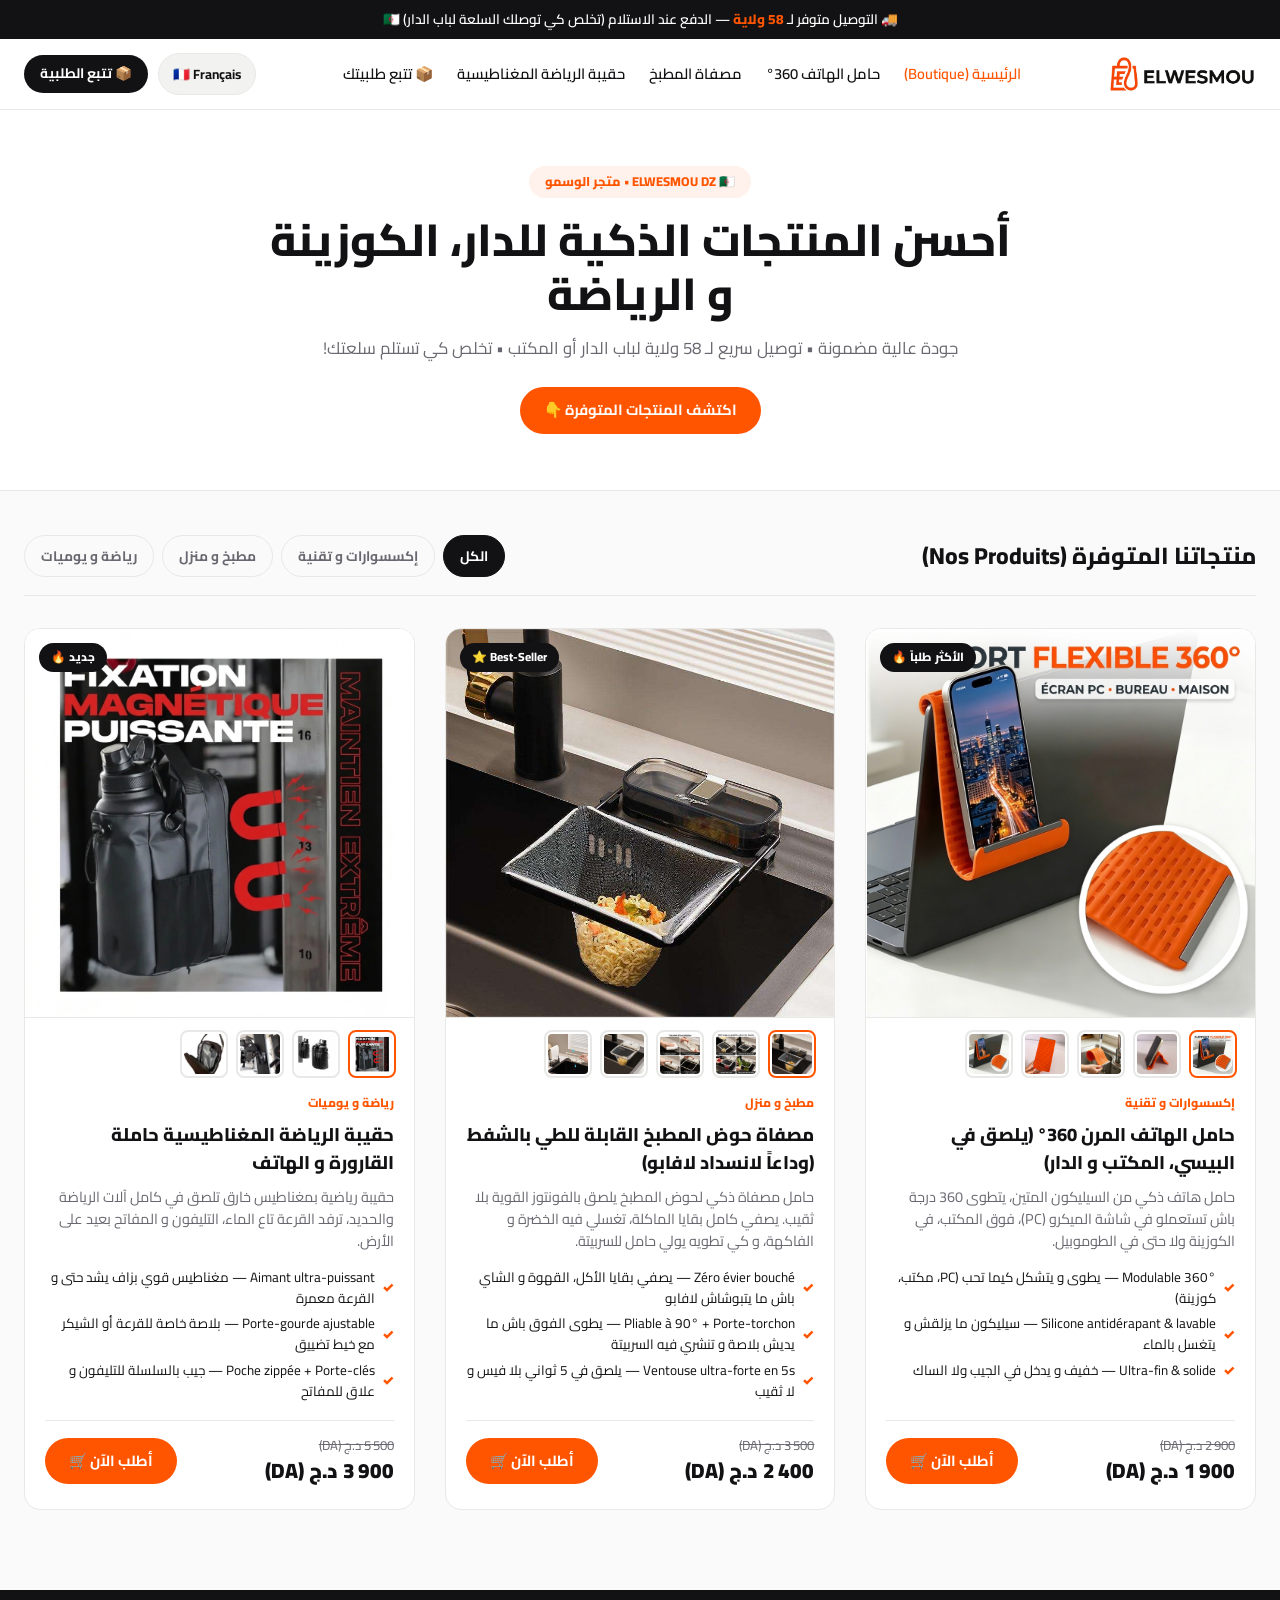
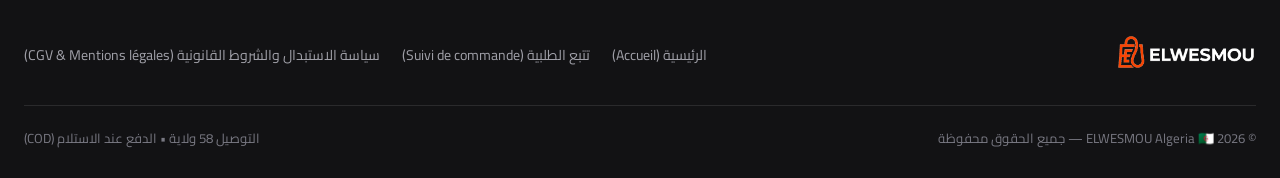
==== index.html @ 286b8c55 "Initial commit: ELWESMOU Algeria COD E-Commerce Store" ====
<!DOCTYPE html>
<html lang="ar" dir="rtl">
<head>
  <meta charset="UTF-8" />
  <meta name="viewport" content="width=device-width, initial-scale=1.0" />
  <title>ELWESMOU — متجر الوسمو | التوصيل لـ 58 ولاية والدفع عند الاستلام</title>
  <link rel="icon" type="image/png" href="./logos/minimal-1-favicon.png" />
  <link rel="preconnect" href="https://fonts.googleapis.com" />
  <link rel="preconnect" href="https://fonts.gstatic.com" crossorigin />
  <link href="https://fonts.googleapis.com/css2?family=Cairo:wght@500;700;800;900&family=Inter:wght@400;600;700;800&display=swap" rel="stylesheet" />
  <link rel="stylesheet" href="./styles.css" />
</head>
<body class="rtl">

  <div class="announcement-bar">
    🚚 التوصيل متوفر لـ <span>58 ولاية</span> — الدفع عند الاستلام (تخلص كي توصلك السلعة لباب الدار) 🇩🇿
  </div>

  <header class="site-header">
    <div class="header-inner">
      <a href="./index.html" class="brand-logo" aria-label="ELWESMOU">
        <img src="./logos/minimal-1-transparent.png" alt="ELWESMOU" />
      </a>

      <nav class="main-nav">
        <a href="./index.html" class="active">الرئيسية (Boutique)</a>
        <a href="./support-telephone.html">حامل الهاتف 360°</a>
        <a href="./filtre-evier.html">مصفاة المطبخ</a>
        <a href="./sac-magnetique.html">حقيبة الرياضة المغناطيسية</a>
        <a href="./suivi-commande.html">📦 تتبع طلبيتك</a>
      </nav>

      <div class="header-actions">
        <button class="lang-btn" id="langToggleBtn" onclick="toggleLanguage()">🇫🇷 Français</button>
        <a href="./suivi-commande.html" class="cart-btn" style="text-decoration:none;">
          <span>📦 تتبع الطلبية</span>
        </a>
      </div>
    </div>
  </header>

  <section class="hero-section">
    <div class="hero-inner">
      <span class="hero-badge">ELWESMOU DZ 🇩🇿 • متجر الوسمو</span>
      <h1 class="hero-title">أحسن المنتجات الذكية للدار، الكوزينة و الرياضة</h1>
      <p class="hero-subtitle">جودة عالية مضمونة • توصيل سريع لـ 58 ولاية لباب الدار أو المكتب • تخلص كي تستلم سلعتك!</p>
      <a href="#catalogue" class="btn-primary">اكتشف المنتجات المتوفرة 👇</a>
    </div>
  </section>

  <main class="shop-container" id="catalogue">
    <div class="shop-toolbar">
      <h2>منتجاتنا المتوفرة (Nos Produits)</h2>
      <div class="category-tabs" id="categoryTabs"></div>
    </div>

    <div class="product-grid" id="productGrid"></div>
  </main>

  <footer class="site-footer">
    <div class="footer-inner">
      <a href="./index.html" class="footer-logo">
        <img src="./logos/minimal-1-dark-transparent.png" alt="ELWESMOU" />
      </a>
      <div class="footer-links">
        <a href="./index.html">الرئيسية (Accueil)</a>
        <a href="./suivi-commande.html">تتبع الطلبية (Suivi de commande)</a>
        <a href="./mentions-legales.html">سياسة الاستبدال والشروط القانونية (CGV &amp; Mentions légales)</a>
      </div>
    </div>
    <div class="footer-bottom">
      <span>&copy; 2026 ELWESMOU Algeria 🇩🇿 — جميع الحقوق محفوظة</span>
      <span>التوصيل 58 ولاية • الدفع عند الاستلام (COD)</span>
    </div>
  </footer>

  <script src="./app.js"></script>
</body>
</html>
---- styles.css ----
:root {
  --brand-orange: #FF5500;
  --brand-orange-hover: #E04800;
  --brand-orange-light: rgba(255, 85, 0, 0.08);
  --brand-black: #121214;
  --brand-green: #16A34A;
  --bg-main: #FAFAFA;
  --bg-surface: #FFFFFF;
  --bg-subtle: #F2F2F0;
  --text-primary: #121214;
  --text-secondary: #686870;
  --border-light: #E8E8E6;
  --radius-sm: 8px;
  --radius-md: 16px;
  --radius-lg: 22px;
  --shadow-sm: 0 2px 12px rgba(0, 0, 0, 0.03);
  --shadow-md: 0 14px 36px rgba(0, 0, 0, 0.07);
  --transition: 0.2s cubic-bezier(0.16, 1, 0.3, 1);
}

* {
  box-sizing: border-box;
  margin: 0;
  padding: 0;
}

html {
  scroll-behavior: smooth;
}

body {
  font-family: 'Cairo', 'Inter', -apple-system, BlinkMacSystemFont, 'Segoe UI', sans-serif;
  background-color: var(--bg-main);
  color: var(--text-primary);
  line-height: 1.55;
  -webkit-font-smoothing: antialiased;
  min-height: 100vh;
  display: flex;
  flex-direction: column;
}

body.rtl {
  direction: rtl;
  text-align: right;
}

/* Announcement Bar */
.announcement-bar {
  background-color: var(--brand-black);
  color: #FFFFFF;
  text-align: center;
  font-size: 0.85rem;
  font-weight: 600;
  padding: 9px 16px;
}

.announcement-bar span {
  color: var(--brand-orange);
  font-weight: 800;
}

/* Minimalist Sticky Header */
.site-header {
  background-color: rgba(255, 255, 255, 0.95);
  backdrop-filter: blur(12px);
  border-bottom: 1px solid var(--border-light);
  position: sticky;
  top: 0;
  z-index: 100;
}

.header-inner {
  max-width: 1280px;
  margin: 0 auto;
  padding: 14px 24px;
  display: flex;
  align-items: center;
  justify-content: space-between;
  gap: 20px;
}

.brand-logo {
  display: inline-flex;
  align-items: center;
  text-decoration: none;
}

.brand-logo img {
  height: 38px;
  width: auto;
  display: block;
}

.main-nav {
  display: flex;
  align-items: center;
  gap: 24px;
}

.main-nav a {
  text-decoration: none;
  color: var(--text-primary);
  font-size: 0.92rem;
  font-weight: 600;
  transition: color var(--transition);
}

.main-nav a:hover,
.main-nav a.active {
  color: var(--brand-orange);
}

.header-actions {
  display: flex;
  align-items: center;
  gap: 10px;
}

/* Language Switcher Button (FR / AR-DZ) */
.lang-btn {
  display: inline-flex;
  align-items: center;
  gap: 6px;
  background-color: var(--bg-subtle);
  color: var(--brand-black);
  border: 1px solid var(--border-light);
  border-radius: 999px;
  padding: 7px 14px;
  font-size: 0.84rem;
  font-weight: 700;
  cursor: pointer;
  font-family: inherit;
  transition: all var(--transition);
}

.lang-btn:hover {
  border-color: var(--brand-orange);
  color: var(--brand-orange);
}

/* Cart Button */
.cart-btn {
  display: inline-flex;
  align-items: center;
  gap: 8px;
  background-color: var(--brand-black);
  color: #FFFFFF;
  border: none;
  border-radius: 999px;
  padding: 8px 16px;
  font-size: 0.86rem;
  font-weight: 700;
  cursor: pointer;
  font-family: inherit;
  transition: background-color var(--transition);
}

.cart-btn:hover {
  background-color: var(--brand-orange);
}

.cart-count {
  background-color: var(--brand-orange);
  color: #FFFFFF;
  font-size: 0.75rem;
  font-weight: 800;
  min-width: 20px;
  height: 20px;
  border-radius: 999px;
  display: inline-flex;
  align-items: center;
  justify-content: center;
  padding: 0 6px;
}

/* Hero Section */
.hero-section {
  background-color: var(--bg-surface);
  border-bottom: 1px solid var(--border-light);
  padding: 56px 24px;
  text-align: center;
}

.hero-inner {
  max-width: 760px;
  margin: 0 auto;
}

.hero-badge {
  display: inline-block;
  font-size: 0.8rem;
  font-weight: 800;
  color: var(--brand-orange);
  background: var(--brand-orange-light);
  padding: 6px 16px;
  border-radius: 999px;
  margin-bottom: 16px;
}

.hero-title {
  font-size: clamp(1.9rem, 4vw, 2.8rem);
  font-weight: 800;
  line-height: 1.2;
  margin-bottom: 14px;
}

.hero-subtitle {
  font-size: 1.05rem;
  color: var(--text-secondary);
  margin-bottom: 26px;
}

.btn-primary {
  display: inline-flex;
  align-items: center;
  justify-content: center;
  gap: 8px;
  background-color: var(--brand-orange);
  color: #FFFFFF;
  text-decoration: none;
  border: none;
  padding: 12px 24px;
  border-radius: 999px;
  font-size: 0.92rem;
  font-weight: 700;
  font-family: inherit;
  cursor: pointer;
  transition: background-color var(--transition), transform var(--transition);
}

.btn-primary:hover {
  background-color: var(--brand-orange-hover);
  transform: translateY(-1px);
}

.btn-outline {
  display: inline-flex;
  align-items: center;
  justify-content: center;
  gap: 8px;
  background-color: transparent;
  color: var(--brand-black);
  text-decoration: none;
  border: 1.5px solid var(--border-light);
  padding: 10px 18px;
  border-radius: 999px;
  font-size: 0.86rem;
  font-weight: 700;
  font-family: inherit;
  cursor: pointer;
  transition: all var(--transition);
}

.btn-outline:hover {
  border-color: var(--brand-black);
}

/* Main Shop Section */
.shop-container {
  max-width: 1280px;
  width: 100%;
  margin: 0 auto;
  padding: 44px 24px 80px;
  flex: 1;
}

.shop-toolbar {
  display: flex;
  align-items: center;
  justify-content: space-between;
  flex-wrap: wrap;
  gap: 16px;
  margin-bottom: 32px;
  padding-bottom: 18px;
  border-bottom: 1px solid var(--border-light);
}

.shop-toolbar h2 {
  font-size: 1.45rem;
  font-weight: 800;
}

.category-tabs {
  display: flex;
  align-items: center;
  gap: 8px;
  flex-wrap: wrap;
}

.cat-tab {
  background-color: transparent;
  border: 1px solid var(--border-light);
  color: var(--text-secondary);
  padding: 7px 16px;
  border-radius: 999px;
  font-size: 0.86rem;
  font-weight: 700;
  font-family: inherit;
  cursor: pointer;
  transition: all var(--transition);
}

.cat-tab.active,
.cat-tab:hover {
  background-color: var(--brand-black);
  border-color: var(--brand-black);
  color: #FFFFFF;
}

/* Product Grid */
.product-grid {
  display: grid;
  grid-template-columns: repeat(auto-fill, minmax(330px, 1fr));
  gap: 30px;
}

.product-card {
  background-color: var(--bg-surface);
  border: 1px solid var(--border-light);
  border-radius: var(--radius-md);
  overflow: hidden;
  display: flex;
  flex-direction: column;
  transition: transform var(--transition), box-shadow var(--transition);
}

.product-card:hover {
  transform: translateY(-4px);
  box-shadow: var(--shadow-md);
}

.product-img-wrap {
  aspect-ratio: 1 / 1;
  background-color: #FFFFFF;
  overflow: hidden;
  position: relative;
  cursor: pointer;
  border-bottom: 1px solid var(--border-light);
  display: block;
}

.product-img-wrap img {
  width: 100%;
  height: 100%;
  object-fit: contain;
  transition: transform 0.3s ease;
}

.product-card:hover .product-img-wrap img {
  transform: scale(1.03);
}

.product-badge {
  position: absolute;
  top: 14px;
  left: 14px;
  background-color: var(--brand-black);
  color: #FFFFFF;
  font-size: 0.74rem;
  font-weight: 800;
  padding: 5px 12px;
  border-radius: 999px;
}

.product-thumbs {
  display: flex;
  gap: 8px;
  padding: 12px 18px 0;
}

.thumb-btn {
  width: 48px;
  height: 48px;
  border-radius: 8px;
  border: 2px solid var(--border-light);
  background: #fff;
  padding: 2px;
  cursor: pointer;
  overflow: hidden;
}

.thumb-btn.active,
.thumb-btn:hover {
  border-color: var(--brand-orange);
}

.thumb-btn img {
  width: 100%;
  height: 100%;
  object-fit: cover;
  border-radius: 4px;
}

.product-info {
  padding: 16px 20px 22px;
  display: flex;
  flex-direction: column;
  gap: 8px;
  flex: 1;
}

.product-cat {
  font-size: 0.76rem;
  font-weight: 800;
  color: var(--brand-orange);
}

.product-title {
  font-size: 1.15rem;
  font-weight: 800;
  color: var(--text-primary);
  text-decoration: none;
}

.product-title:hover {
  color: var(--brand-orange);
}

.product-desc {
  font-size: 0.9rem;
  color: var(--text-secondary);
}

.product-features {
  list-style: none;
  margin: 6px 0 10px;
  display: flex;
  flex-direction: column;
  gap: 5px;
}

.product-features li {
  font-size: 0.84rem;
  color: var(--text-primary);
  display: flex;
  align-items: center;
  gap: 7px;
}

.product-features li::before {
  content: "✓";
  color: var(--brand-orange);
  font-weight: 900;
}

.product-bottom {
  margin-top: auto;
  padding-top: 14px;
  border-top: 1px solid var(--border-light);
  display: flex;
  align-items: center;
  justify-content: space-between;
  gap: 10px;
}

.price-block {
  display: flex;
  flex-direction: column;
}

.price-old {
  font-size: 0.82rem;
  color: var(--text-secondary);
  text-decoration: line-through;
}

.product-price {
  font-size: 1.3rem;
  font-weight: 900;
  color: var(--brand-black);
}

/* =====================================================
   DEDICATED ALGERIA COD PRODUCT LANDING PAGE
   ===================================================== */
.landing-container {
  max-width: 1180px;
  width: 100%;
  margin: 0 auto;
  padding: 28px 20px 80px;
}

.breadcrumb {
  display: flex;
  align-items: center;
  gap: 8px;
  font-size: 0.86rem;
  color: var(--text-secondary);
  margin-bottom: 20px;
}

.breadcrumb a {
  color: var(--text-secondary);
  text-decoration: none;
}

.landing-hero {
  display: grid;
  grid-template-columns: 1fr 1.08fr;
  gap: 40px;
  background: var(--bg-surface);
  border: 1px solid var(--border-light);
  border-radius: var(--radius-lg);
  padding: 32px;
  box-shadow: var(--shadow-sm);
}

.landing-gallery-main {
  aspect-ratio: 1 / 1;
  background: #FFFFFF;
  border: 1px solid var(--border-light);
  border-radius: var(--radius-md);
  overflow: hidden;
  margin-bottom: 14px;
  position: relative;
}

.landing-gallery-main img {
  width: 100%;
  height: 100%;
  object-fit: contain;
}

.landing-thumbs {
  display: flex;
  gap: 10px;
  flex-wrap: wrap;
}

.landing-thumbs button {
  width: 70px;
  height: 70px;
  border-radius: 12px;
  border: 2px solid var(--border-light);
  background: #fff;
  padding: 3px;
  cursor: pointer;
  overflow: hidden;
}

.landing-thumbs button.active,
.landing-thumbs button:hover {
  border-color: var(--brand-orange);
}

.landing-thumbs img {
  width: 100%;
  height: 100%;
  object-fit: cover;
  border-radius: 8px;
}

.landing-details {
  display: flex;
  flex-direction: column;
  gap: 14px;
}

.rating-row {
  display: flex;
  align-items: center;
  gap: 8px;
  font-size: 0.9rem;
  font-weight: 700;
}

.stars {
  color: #FFB800;
  letter-spacing: 1px;
}

.landing-title {
  font-size: clamp(1.5rem, 2.8vw, 2.05rem);
  font-weight: 800;
  line-height: 1.25;
}

.darja-subtitle {
  font-size: 1rem;
  font-weight: 700;
  color: var(--brand-orange);
  background: var(--brand-orange-light);
  padding: 8px 14px;
  border-radius: 10px;
  border-right: 4px solid var(--brand-orange);
}

.landing-price-row {
  display: flex;
  align-items: baseline;
  gap: 12px;
  flex-wrap: wrap;
}

.landing-price-current {
  font-size: 2rem;
  font-weight: 900;
  color: var(--brand-orange);
}

.landing-price-compare {
  font-size: 1.1rem;
  color: var(--text-secondary);
  text-decoration: line-through;
}

.promo-pill {
  background: #DCFCE7;
  color: #15803D;
  font-size: 0.8rem;
  font-weight: 800;
  padding: 4px 12px;
  border-radius: 999px;
}

/* Direct Embedded Algerian COD Order Box */
.cod-direct-box {
  background: #FFFDFB;
  border: 2px solid var(--brand-orange);
  border-radius: 18px;
  padding: 22px;
  margin-top: 8px;
  box-shadow: 0 10px 30px rgba(255, 85, 0, 0.08);
}

.cod-box-header {
  text-align: center;
  margin-bottom: 16px;
  padding-bottom: 12px;
  border-bottom: 1px dashed #F5D0B8;
}

.cod-box-header h3 {
  font-size: 1.2rem;
  font-weight: 800;
  color: var(--brand-black);
}

.cod-box-header p {
  font-size: 0.88rem;
  color: var(--brand-orange);
  font-weight: 700;
}

/* Bundle / Pack Selector */
.bundle-selector {
  display: flex;
  flex-direction: column;
  gap: 9px;
  margin-bottom: 16px;
}

.bundle-option {
  border: 2px solid var(--border-light);
  background: #FFFFFF;
  border-radius: 12px;
  padding: 11px 14px;
  display: flex;
  align-items: center;
  justify-content: space-between;
  cursor: pointer;
  transition: all var(--transition);
}

.bundle-option.active {
  border-color: var(--brand-orange);
  background-color: var(--brand-orange-light);
}

.bundle-left {
  display: flex;
  align-items: center;
  gap: 10px;
}

.bundle-radio {
  width: 18px;
  height: 18px;
  border-radius: 50%;
  border: 2px solid var(--text-secondary);
  display: flex;
  align-items: center;
  justify-content: center;
  flex-shrink: 0;
}

.bundle-option.active .bundle-radio {
  border-color: var(--brand-orange);
}

.bundle-option.active .bundle-radio::after {
  content: "";
  width: 10px;
  height: 10px;
  border-radius: 50%;
  background: var(--brand-orange);
}

.bundle-name {
  font-weight: 800;
  font-size: 0.92rem;
}

.bundle-sub {
  font-size: 0.78rem;
  color: var(--text-secondary);
}

.bundle-tag {
  background: var(--brand-orange);
  color: #fff;
  font-size: 0.7rem;
  font-weight: 800;
  padding: 2px 8px;
  border-radius: 99px;
  margin: 0 4px;
}

.bundle-price {
  font-weight: 900;
  font-size: 1.05rem;
  color: var(--brand-black);
}

/* COD Form Fields */
.form-group {
  margin-bottom: 12px;
}

.form-group label {
  display: block;
  font-size: 0.84rem;
  font-weight: 800;
  margin-bottom: 5px;
}

.form-group input,
.form-group select {
  width: 100%;
  padding: 12px 14px;
  border: 1.5px solid #DCDCD8;
  border-radius: 10px;
  font-size: 0.94rem;
  font-family: inherit;
  background: #FFFFFF;
  outline: none;
  transition: border-color var(--transition);
}

.form-group input:focus,
.form-group select:focus {
  border-color: var(--brand-orange);
}

.form-row {
  display: grid;
  grid-template-columns: 1fr 1fr;
  gap: 12px;
}

.cod-summary-box {
  background: var(--bg-subtle);
  border-radius: 12px;
  padding: 12px 16px;
  margin: 14px 0;
  font-size: 0.9rem;
}

.cod-summary-line {
  display: flex;
  justify-content: space-between;
  margin-bottom: 5px;
}

.cod-summary-total {
  display: flex;
  justify-content: space-between;
  font-size: 1.1rem;
  font-weight: 900;
  padding-top: 8px;
  border-top: 1px solid #DCDCD8;
  color: var(--brand-orange);
}

.btn-buy-now {
  width: 100%;
  background: var(--brand-orange);
  color: #FFFFFF;
  border: none;
  padding: 16px 24px;
  border-radius: 12px;
  font-size: 1.06rem;
  font-weight: 900;
  font-family: inherit;
  cursor: pointer;
  transition: background var(--transition), transform var(--transition);
  box-shadow: 0 8px 24px rgba(255, 85, 0, 0.28);
}

.btn-buy-now:hover {
  background: var(--brand-orange-hover);
  transform: translateY(-1px);
}

/* Trust Badges Grid */
.trust-badges {
  display: grid;
  grid-template-columns: repeat(3, 1fr);
  gap: 10px;
  padding-top: 14px;
  border-top: 1px solid var(--border-light);
  text-align: center;
}

.trust-item {
  font-size: 0.8rem;
  color: var(--text-secondary);
  font-weight: 700;
  display: flex;
  flex-direction: column;
  align-items: center;
  gap: 3px;
}

.trust-item strong {
  color: var(--text-primary);
}

/* FAQ & Reviews on Product Page */
.landing-sections {
  display: grid;
  grid-template-columns: 1fr 1fr;
  gap: 28px;
  margin-top: 36px;
}

.info-card {
  background: var(--bg-surface);
  border: 1px solid var(--border-light);
  border-radius: var(--radius-md);
  padding: 26px;
}

.info-card h3 {
  font-size: 1.2rem;
  font-weight: 800;
  margin-bottom: 14px;
}

.review-item {
  padding: 12px 0;
  border-bottom: 1px solid var(--border-light);
}

.review-item:last-child {
  border-bottom: none;
}

.review-header {
  display: flex;
  justify-content: space-between;
  font-size: 0.88rem;
  font-weight: 800;
  margin-bottom: 4px;
}

.verified-badge {
  color: var(--brand-green);
  font-size: 0.78rem;
  font-weight: 700;
}

.faq-item {
  padding: 12px 0;
  border-bottom: 1px solid var(--border-light);
}

.faq-item summary {
  font-weight: 800;
  font-size: 0.94rem;
  cursor: pointer;
}

.faq-item p {
  font-size: 0.88rem;
  color: var(--text-secondary);
  margin-top: 8px;
}

/* Minimalist Footer */
.site-footer {
  background-color: var(--brand-black);
  color: #FFFFFF;
  padding: 44px 24px 30px;
  margin-top: auto;
}

.footer-inner {
  max-width: 1280px;
  margin: 0 auto;
  display: flex;
  align-items: center;
  justify-content: space-between;
  flex-wrap: wrap;
  gap: 24px;
  padding-bottom: 28px;
  border-bottom: 1px solid rgba(255, 255, 255, 0.1);
}

.footer-logo img {
  height: 36px;
  width: auto;
}

.footer-links {
  display: flex;
  gap: 22px;
  font-size: 0.88rem;
  flex-wrap: wrap;
}

.footer-links a {
  color: #A0A0A8;
  text-decoration: none;
  transition: color var(--transition);
}

.footer-links a:hover {
  color: #FFFFFF;
}

.footer-bottom {
  max-width: 1280px;
  margin: 22px auto 0;
  font-size: 0.82rem;
  color: #787882;
  display: flex;
  justify-content: space-between;
  flex-wrap: wrap;
  gap: 12px;
}

@media (max-width: 860px) {
  .main-nav {
    display: none;
  }
  .landing-hero,
  .landing-sections,
  .form-row {
    grid-template-columns: 1fr;
    padding: 18px;
  }
}
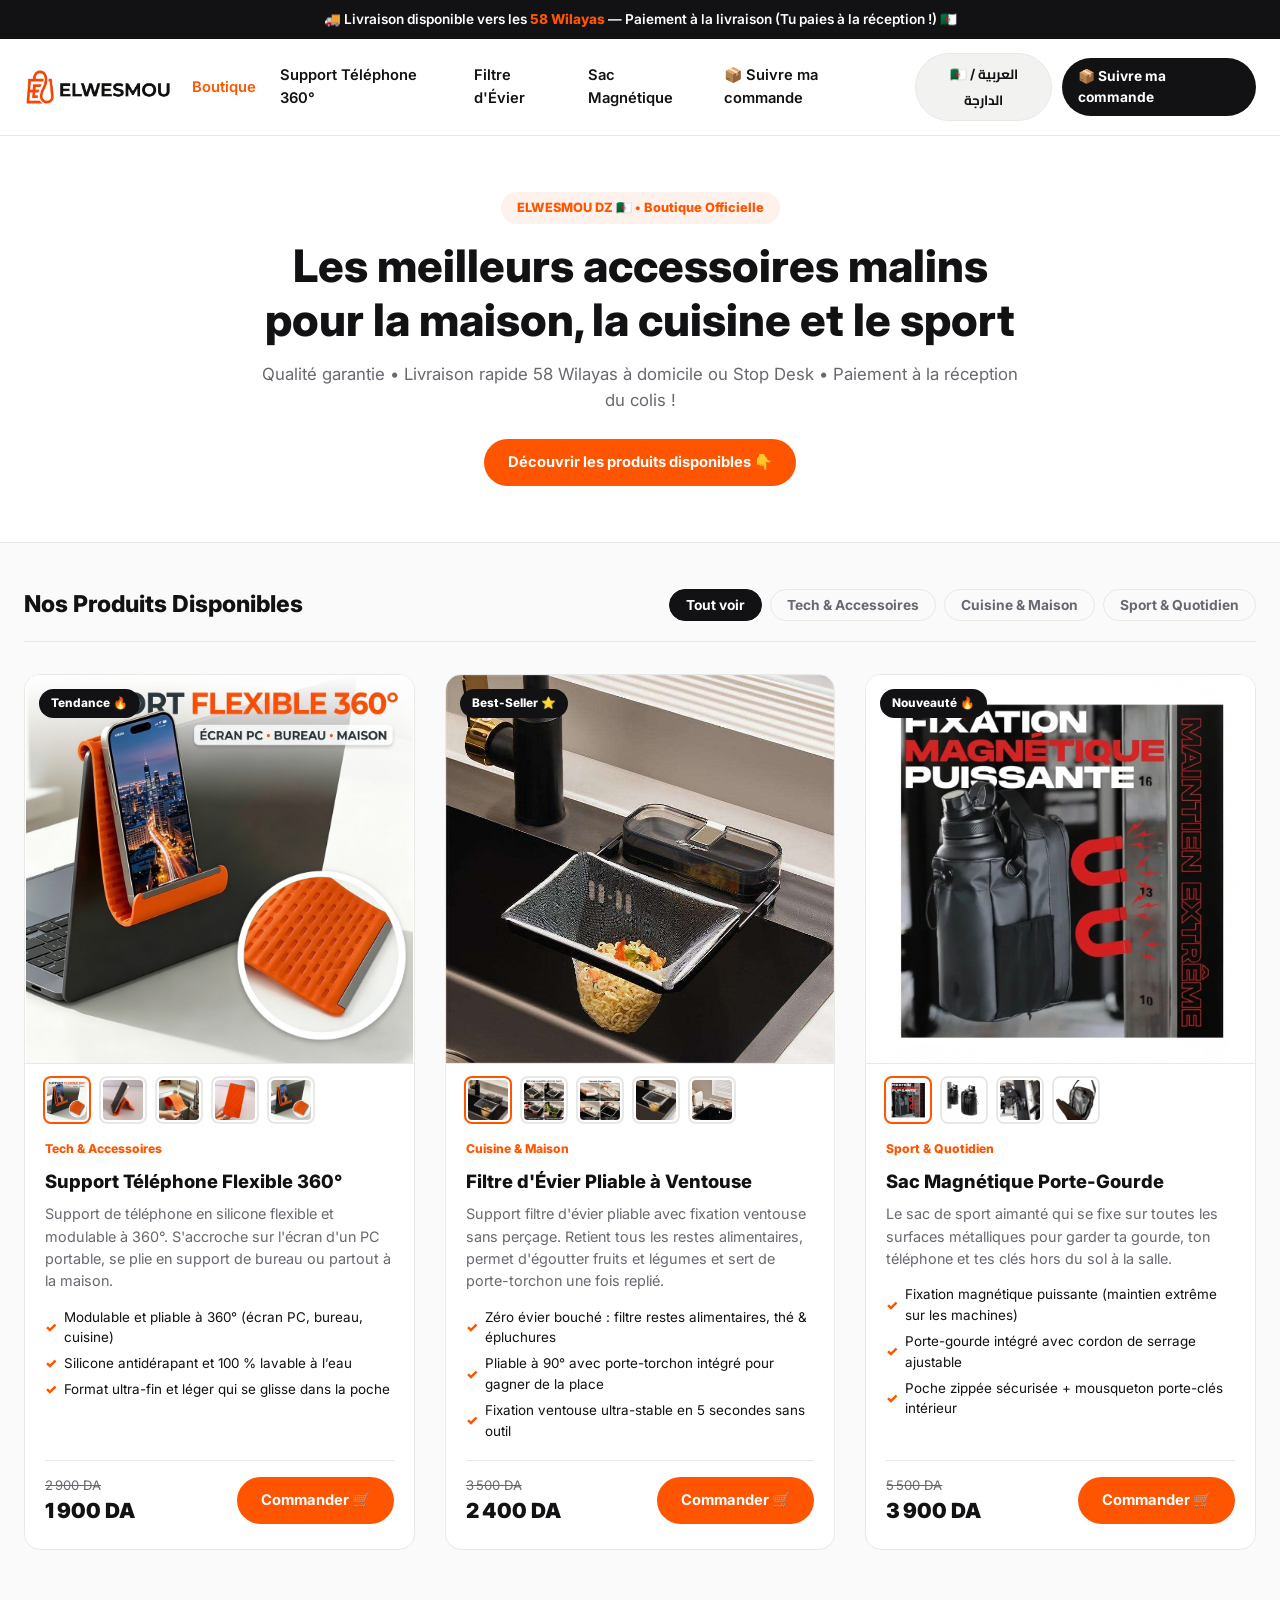
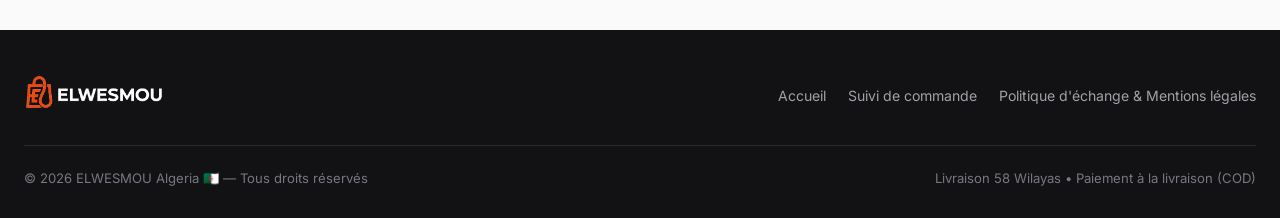
==== commit 13518aab: "Fix full FR/AR-DZ bilingual switching and LTR/RTL layout across all pages" ====
--- a/index.html
+++ b/index.html
@@ -1,19 +1,19 @@
 <!DOCTYPE html>
-<html lang="ar" dir="rtl">
+<html lang="fr" dir="ltr">
 <head>
   <meta charset="UTF-8" />
   <meta name="viewport" content="width=device-width, initial-scale=1.0" />
-  <title>ELWESMOU — متجر الوسمو | التوصيل لـ 58 ولاية والدفع عند الاستلام</title>
+  <title>ELWESMOU — Boutique Officielle | التوصيل لـ 58 ولاية والدفع عند الاستلام</title>
   <link rel="icon" type="image/png" href="./logos/minimal-1-favicon.png" />
   <link rel="preconnect" href="https://fonts.googleapis.com" />
   <link rel="preconnect" href="https://fonts.gstatic.com" crossorigin />
   <link href="https://fonts.googleapis.com/css2?family=Cairo:wght@500;700;800;900&family=Inter:wght@400;600;700;800&display=swap" rel="stylesheet" />
   <link rel="stylesheet" href="./styles.css" />
 </head>
-<body class="rtl">
+<body>
 
   <div class="announcement-bar">
-    🚚 التوصيل متوفر لـ <span>58 ولاية</span> — الدفع عند الاستلام (تخلص كي توصلك السلعة لباب الدار) 🇩🇿
+    🚚 Livraison disponible vers les <span>58 Wilayas</span> — Paiement à la livraison (Tu paies à la réception !) 🇩🇿
   </div>
 
   <header class="site-header">
@@ -23,17 +23,17 @@
       </a>
 
       <nav class="main-nav">
-        <a href="./index.html" class="active">الرئيسية (Boutique)</a>
-        <a href="./support-telephone.html">حامل الهاتف 360°</a>
-        <a href="./filtre-evier.html">مصفاة المطبخ</a>
-        <a href="./sac-magnetique.html">حقيبة الرياضة المغناطيسية</a>
-        <a href="./suivi-commande.html">📦 تتبع طلبيتك</a>
+        <a href="./index.html" class="active">Boutique</a>
+        <a href="./support-telephone.html">Support Téléphone 360°</a>
+        <a href="./filtre-evier.html">Filtre d'Évier</a>
+        <a href="./sac-magnetique.html">Sac Magnétique</a>
+        <a href="./suivi-commande.html">📦 Suivre ma commande</a>
       </nav>
 
       <div class="header-actions">
-        <button class="lang-btn" id="langToggleBtn" onclick="toggleLanguage()">🇫🇷 Français</button>
-        <a href="./suivi-commande.html" class="cart-btn" style="text-decoration:none;">
-          <span>📦 تتبع الطلبية</span>
+        <button class="lang-btn" id="langToggleBtn" onclick="toggleLanguage()">🇩🇿 العربية / الدارجة</button>
+        <a href="./suivi-commande.html" class="cart-btn">
+          <span>📦 Suivre ma commande</span>
         </a>
       </div>
     </div>
@@ -41,16 +41,16 @@
 
   <section class="hero-section">
     <div class="hero-inner">
-      <span class="hero-badge">ELWESMOU DZ 🇩🇿 • متجر الوسمو</span>
-      <h1 class="hero-title">أحسن المنتجات الذكية للدار، الكوزينة و الرياضة</h1>
-      <p class="hero-subtitle">جودة عالية مضمونة • توصيل سريع لـ 58 ولاية لباب الدار أو المكتب • تخلص كي تستلم سلعتك!</p>
-      <a href="#catalogue" class="btn-primary">اكتشف المنتجات المتوفرة 👇</a>
+      <span class="hero-badge">ELWESMOU DZ 🇩🇿 • Boutique Officielle</span>
+      <h1 class="hero-title">Les meilleurs accessoires malins pour la maison, la cuisine et le sport</h1>
+      <p class="hero-subtitle">Qualité garantie • Livraison rapide 58 Wilayas à domicile ou Stop Desk • Paiement à la réception du colis !</p>
+      <a href="#catalogue" class="btn-primary">Découvrir les produits disponibles 👇</a>
     </div>
   </section>
 
   <main class="shop-container" id="catalogue">
     <div class="shop-toolbar">
-      <h2>منتجاتنا المتوفرة (Nos Produits)</h2>
+      <h2>Nos Produits Disponibles</h2>
       <div class="category-tabs" id="categoryTabs"></div>
     </div>
 
@@ -63,14 +63,14 @@
         <img src="./logos/minimal-1-dark-transparent.png" alt="ELWESMOU" />
       </a>
       <div class="footer-links">
-        <a href="./index.html">الرئيسية (Accueil)</a>
-        <a href="./suivi-commande.html">تتبع الطلبية (Suivi de commande)</a>
-        <a href="./mentions-legales.html">سياسة الاستبدال والشروط القانونية (CGV &amp; Mentions légales)</a>
+        <a href="./index.html">Accueil</a>
+        <a href="./suivi-commande.html">Suivi de commande</a>
+        <a href="./mentions-legales.html">Politique d'échange &amp; Mentions légales</a>
       </div>
     </div>
     <div class="footer-bottom">
-      <span>&copy; 2026 ELWESMOU Algeria 🇩🇿 — جميع الحقوق محفوظة</span>
-      <span>التوصيل 58 ولاية • الدفع عند الاستلام (COD)</span>
+      <span>&copy; 2026 ELWESMOU Algeria 🇩🇿 — Tous droits réservés</span>
+      <span>Livraison 58 Wilayas • Paiement à la livraison (COD)</span>
     </div>
   </footer>
 
--- a/styles.css
+++ b/styles.css
@@ -29,7 +29,7 @@
 }
 
 body {
-  font-family: 'Cairo', 'Inter', -apple-system, BlinkMacSystemFont, 'Segoe UI', sans-serif;
+  font-family: 'Inter', 'Cairo', -apple-system, BlinkMacSystemFont, 'Segoe UI', sans-serif;
   background-color: var(--bg-main);
   color: var(--text-primary);
   line-height: 1.55;
@@ -37,9 +37,13 @@
   min-height: 100vh;
   display: flex;
   flex-direction: column;
-}
-
+  direction: ltr;
+  text-align: left;
+}
+
+html[dir="rtl"] body,
 body.rtl {
+  font-family: 'Cairo', 'Inter', sans-serif;
   direction: rtl;
   text-align: right;
 }
@@ -123,7 +127,7 @@
   gap: 6px;
   background-color: var(--bg-subtle);
   color: var(--brand-black);
-  border: 1px solid var(--border-light);
+  border: 1.5px solid var(--border-light);
   border-radius: 999px;
   padding: 7px 14px;
   font-size: 0.84rem;
@@ -138,7 +142,7 @@
   color: var(--brand-orange);
 }
 
-/* Cart Button */
+/* Cart / Track Button */
 .cart-btn {
   display: inline-flex;
   align-items: center;
@@ -152,25 +156,12 @@
   font-weight: 700;
   cursor: pointer;
   font-family: inherit;
+  text-decoration: none;
   transition: background-color var(--transition);
 }
 
 .cart-btn:hover {
   background-color: var(--brand-orange);
-}
-
-.cart-count {
-  background-color: var(--brand-orange);
-  color: #FFFFFF;
-  font-size: 0.75rem;
-  font-weight: 800;
-  min-width: 20px;
-  height: 20px;
-  border-radius: 999px;
-  display: inline-flex;
-  align-items: center;
-  justify-content: center;
-  padding: 0 6px;
 }
 
 /* Hero Section */
@@ -362,6 +353,11 @@
   border-radius: 999px;
 }
 
+html[dir="rtl"] .product-badge {
+  left: auto;
+  right: 14px;
+}
+
 .product-thumbs {
   display: flex;
   gap: 8px;
@@ -576,12 +572,17 @@
 }
 
 .darja-subtitle {
-  font-size: 1rem;
+  font-size: 0.98rem;
   font-weight: 700;
   color: var(--brand-orange);
   background: var(--brand-orange-light);
-  padding: 8px 14px;
+  padding: 10px 14px;
   border-radius: 10px;
+  border-left: 4px solid var(--brand-orange);
+}
+
+html[dir="rtl"] .darja-subtitle {
+  border-left: none;
   border-right: 4px solid var(--brand-orange);
 }
 
